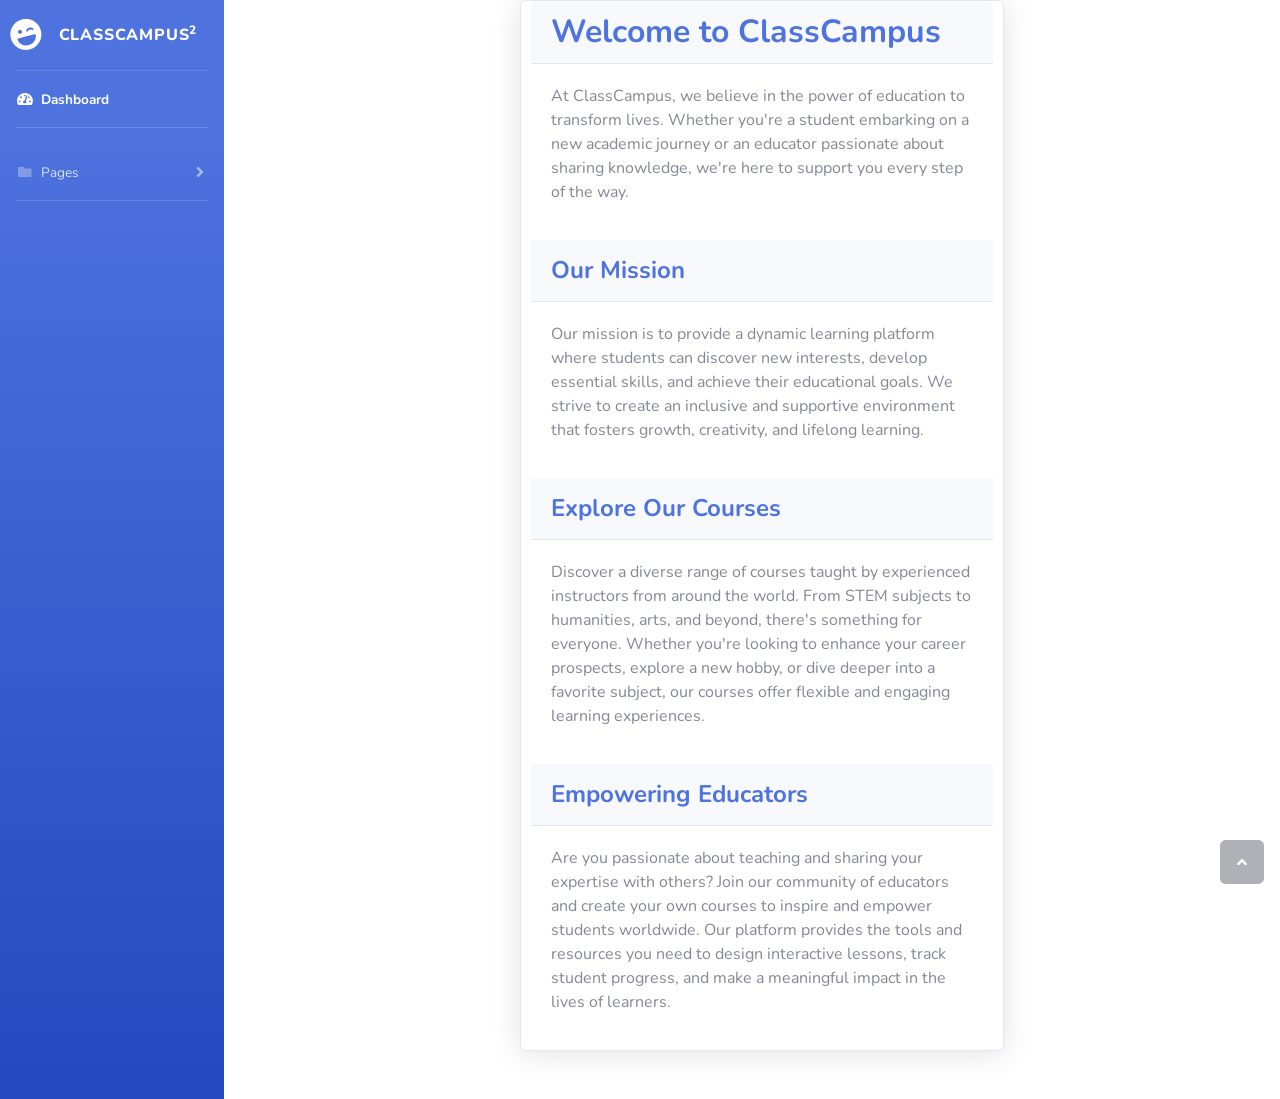
==== src/main/resources/static/index.html @ cd270b74 "Graphql is done" ====
<!DOCTYPE html>
<html lang="en">

<head>

    <meta charset="utf-8">
    <meta http-equiv="X-UA-Compatible" content="IE=edge">
    <meta name="viewport" content="width=device-width, initial-scale=1, shrink-to-fit=no">
    <meta name="description" content="">
    <meta name="author" content="">

    <title>ClassCampus2 - Dashboard</title>

    <!-- Custom fonts for this template-->
    <link href="vendor/fontawesome-free/css/all.min.css" rel="stylesheet" type="text/css">
    <link
        href="https://fonts.googleapis.com/css?family=Nunito:200,200i,300,300i,400,400i,600,600i,700,700i,800,800i,900,900i"
        rel="stylesheet">

    <!-- Custom styles for this template-->
    <link href="css/sb-admin-2.min.css" rel="stylesheet">
    <link href="css/index.css" rel="stylesheet">
</head>

<body id="page-top">

   


    <!-- Page Wrapper -->
    <div id="wrapper">
        
        <!-- Sidebar -->
        <ul class="navbar-nav bg-gradient-primary sidebar sidebar-dark accordion" id="accordionSidebar">

            <!-- Sidebar - Brand -->
            <a class="sidebar-brand d-flex align-items-center justify-content-center" href="index.html">
                <div class="sidebar-brand-icon rotate-n-15">
                    <i class="fas fa-laugh-wink"></i>
                </div>
                <div class="sidebar-brand-text mx-3">ClassCampus<sup>2</sup></div>
            </a>

            <!-- Divider -->
            <hr class="sidebar-divider my-0">

            <!-- Nav Item - Dashboard -->
            <li class="nav-item active">
                <a class="nav-link" href="index.html">
                    <i class="fas fa-fw fa-tachometer-alt"></i>
                    <span>Dashboard</span></a>
            </li>

            <!-- Divider -->
            <hr class="sidebar-divider">

            
            


            



            
            <!-- Nav Item - Pages Collapse Menu -->
            <li class="nav-item">
                <a class="nav-link collapsed" href="#" data-toggle="collapse" data-target="#collapsePages"
                    aria-expanded="true" aria-controls="collapsePages">
                    <i class="fas fa-fw fa-folder"></i>
                    <span>Pages</span>
                </a>
                <div id="collapsePages" class="collapse" aria-labelledby="headingPages" data-parent="#accordionSidebar">
                    <div class="bg-white py-2 collapse-inner rounded">
                        <a class="collapse-item" href="index.html">Home</a>
                        <a class="collapse-item" href="studentCourse.html">Student And Course</a>
                    
                    </div>
                </div>
            </li>

            <!-- Nav Item - Charts -->
            

            
            <!-- Divider -->
            <hr class="sidebar-divider d-none d-md-block">

            
            
        </ul>
        <div class="containerHome" >
            <div id="content"></div>
            <div class="col-lg-6 mb-4">

                <!-- Illustrations -->
                <div class="card shadow mb-4">
                    <div class="card-header py-6">
                        <h2 class="m-0 font-weight-bold text-primary">Welcome to ClassCampus</h2>
                    </div>
                    <div class="card-body">
                        <p>At ClassCampus, we believe in the power of education to transform lives.
                             Whether you're a student embarking on a new academic 
                            journey or an educator passionate about sharing knowledge, we're here to support you every step of the way.</p>
                        
                    </div>
                    <div class="card-header py-3">
                        <h4 class="m-0 font-weight-bold text-primary">Our Mission</h4>
                    </div>
                    <div class="card-body">
                        <p>Our mission is to provide a dynamic learning platform 
                            where students can discover new interests, develop essential skills, 
                            and achieve their educational goals. We strive to create an inclusive and 
                            supportive environment that fosters growth, creativity, and lifelong learning.</p>
                        
                    </div>
                    <div class="card-header py-3">
                        <h4 class="m-0 font-weight-bold text-primary">Explore Our Courses</h4>
                    </div>
                    <div class="card-body">
                        <p>Discover a diverse range of courses taught by
                             experienced instructors from around the world. From STEM subjects
                              to humanities, arts, and beyond, there's something for everyone. Whether you're looking to enhance your 
                              career prospects, explore a new hobby, or dive deeper into a favorite subject, our courses offer flexible
                               and engaging learning experiences.</p>
                        
                    </div>
                    <div class="card-header py-3">
                        <h4 class="m-0 font-weight-bold text-primary">Empowering Educators</h4>
                    </div>
                    <div class="card-body">
                        <p>Are you passionate about teaching and sharing your expertise with others? 
                            Join our community of educators and create your own courses to inspire and empower
                             students worldwide. Our platform provides the tools and resources you need to design 
                             interactive lessons, track student progress, and make a meaningful impact in the lives of learners.</p>
                        
                    </div>
                </div>
                

                

            </div>
        </div>
       

    </div>
    <!-- End of Page Wrapper -->

    <!-- Scroll to Top Button-->
    <a class="scroll-to-top rounded" href="#page-top">
        <i class="fas fa-angle-up"></i>
    </a>

    <!-- Logout Modal-->
    <div class="modal fade" id="logoutModal" tabindex="-1" role="dialog" aria-labelledby="exampleModalLabel"
        aria-hidden="true">
        <div class="modal-dialog" role="document">
            <div class="modal-content">
                <div class="modal-header">
                    <h5 class="modal-title" id="exampleModalLabel">Ready to Leave?</h5>
                    <button class="close" type="button" data-dismiss="modal" aria-label="Close">
                        <span aria-hidden="true">×</span>
                    </button>
                </div>
                <div class="modal-body">Select "Logout" below if you are ready to end your current session.</div>
                <div class="modal-footer">
                    <button class="btn btn-secondary" type="button" data-dismiss="modal">Cancel</button>
                    <a class="btn btn-primary" href="login.html">Logout</a>
                </div>
            </div>
        </div>
    </div>
    
    

    <!-- Bootstrap core JavaScript-->
    <script src="vendor/jquery/jquery.min.js"></script>
    <script src="vendor/bootstrap/js/bootstrap.bundle.min.js"></script>

    <!-- Core plugin JavaScript-->
    <script src="vendor/jquery-easing/jquery.easing.min.js"></script>

    <!-- Custom scripts for all pages-->
    <script src="js/sb-admin-2.min.js"></script>

    <!-- Page level plugins -->
    <script src="vendor/chart.js/Chart.min.js"></script>

    <!-- Page level custom scripts -->
    <script src="js/demo/chart-area-demo.js"></script>
    <script src="js/demo/chart-pie-demo.js"></script>

</body>

</html>
---- src/main/resources/static/css/index.css ----
.containerHome {
    display: flex;
    justify-content: center; /* Centrado horizontal */
    align-items: center; /* Centrado vertical */
  }

.containerHome div {
    padding: auto;
    margin: 0 10px;
}
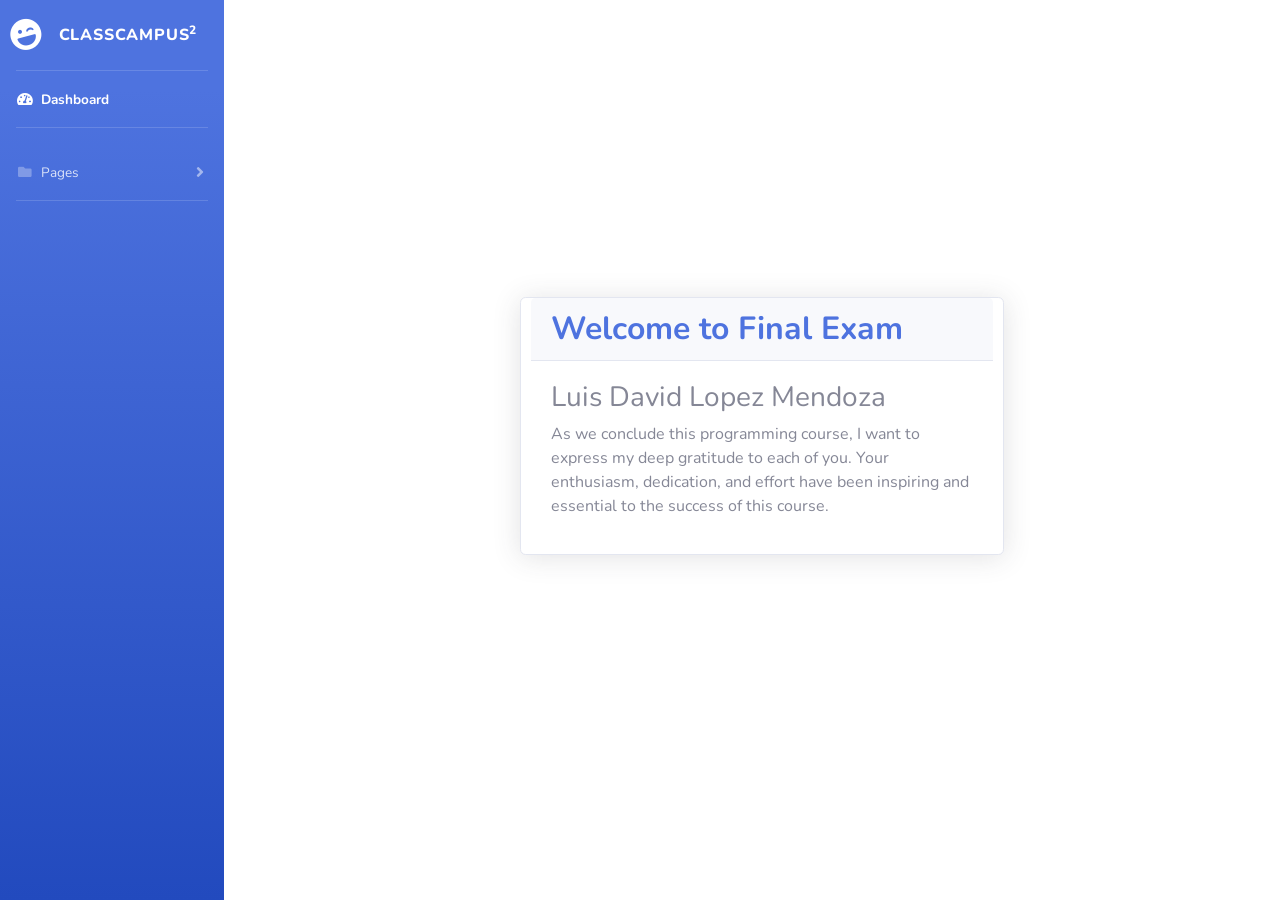
==== commit 56949333: "Refactor, index has some change" ====
--- a/src/main/resources/static/index.html
+++ b/src/main/resources/static/index.html
@@ -53,15 +53,6 @@
 
             <!-- Divider -->
             <hr class="sidebar-divider">
-
-            
-            
-
-
-            
-
-
-
             
             <!-- Nav Item - Pages Collapse Menu -->
             <li class="nav-item">
@@ -96,45 +87,15 @@
                 <!-- Illustrations -->
                 <div class="card shadow mb-4">
                     <div class="card-header py-6">
-                        <h2 class="m-0 font-weight-bold text-primary">Welcome to ClassCampus</h2>
+                        <h2 class="m-0 font-weight-bold text-primary">Welcome to Final Exam</h2>
                     </div>
                     <div class="card-body">
-                        <p>At ClassCampus, we believe in the power of education to transform lives.
-                             Whether you're a student embarking on a new academic 
-                            journey or an educator passionate about sharing knowledge, we're here to support you every step of the way.</p>
+                        <h3>Luis David Lopez Mendoza</h3>
+                        <p> As we conclude this programming course, I want to express my deep gratitude to each of you. 
+                            Your enthusiasm, dedication, and effort have been inspiring and essential to the success of this course.</p>
                         
                     </div>
-                    <div class="card-header py-3">
-                        <h4 class="m-0 font-weight-bold text-primary">Our Mission</h4>
-                    </div>
-                    <div class="card-body">
-                        <p>Our mission is to provide a dynamic learning platform 
-                            where students can discover new interests, develop essential skills, 
-                            and achieve their educational goals. We strive to create an inclusive and 
-                            supportive environment that fosters growth, creativity, and lifelong learning.</p>
-                        
-                    </div>
-                    <div class="card-header py-3">
-                        <h4 class="m-0 font-weight-bold text-primary">Explore Our Courses</h4>
-                    </div>
-                    <div class="card-body">
-                        <p>Discover a diverse range of courses taught by
-                             experienced instructors from around the world. From STEM subjects
-                              to humanities, arts, and beyond, there's something for everyone. Whether you're looking to enhance your 
-                              career prospects, explore a new hobby, or dive deeper into a favorite subject, our courses offer flexible
-                               and engaging learning experiences.</p>
-                        
-                    </div>
-                    <div class="card-header py-3">
-                        <h4 class="m-0 font-weight-bold text-primary">Empowering Educators</h4>
-                    </div>
-                    <div class="card-body">
-                        <p>Are you passionate about teaching and sharing your expertise with others? 
-                            Join our community of educators and create your own courses to inspire and empower
-                             students worldwide. Our platform provides the tools and resources you need to design 
-                             interactive lessons, track student progress, and make a meaningful impact in the lives of learners.</p>
-                        
-                    </div>
+                    <!--  -->
                 </div>
                 
 
